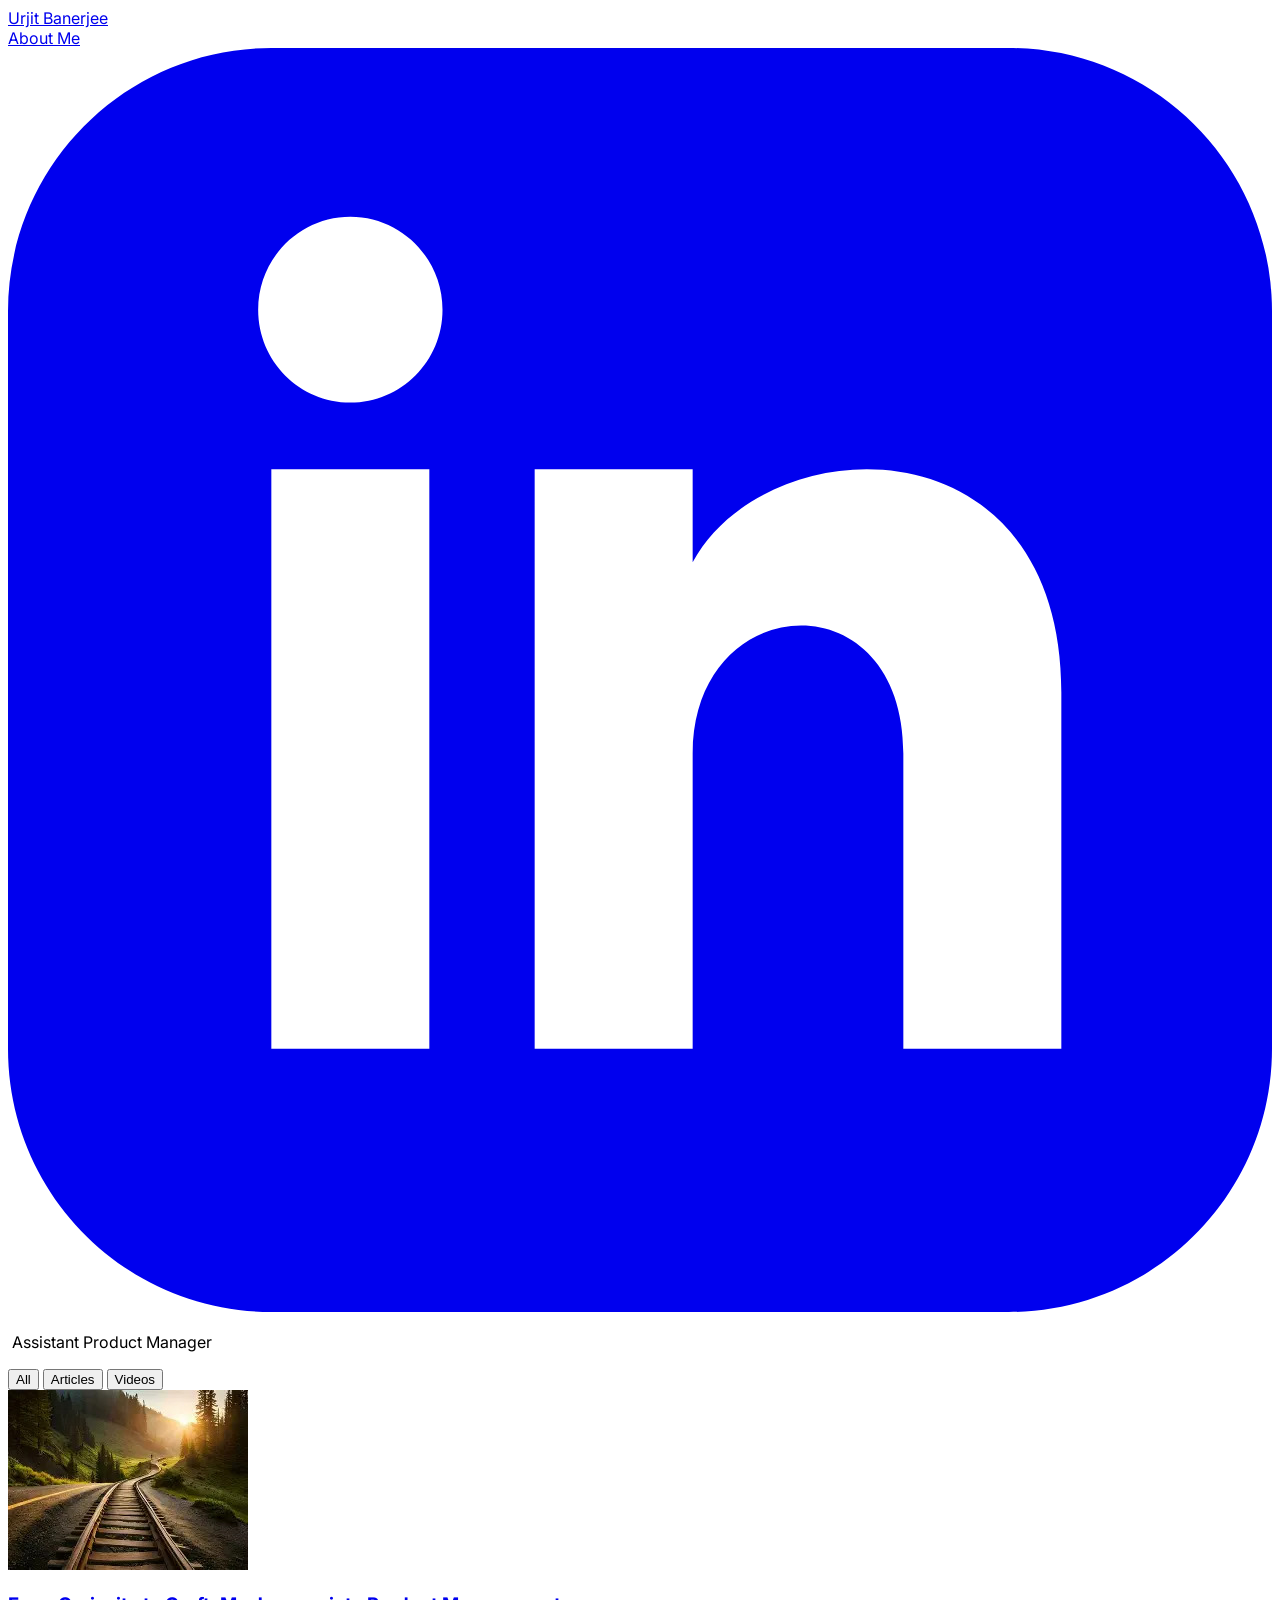
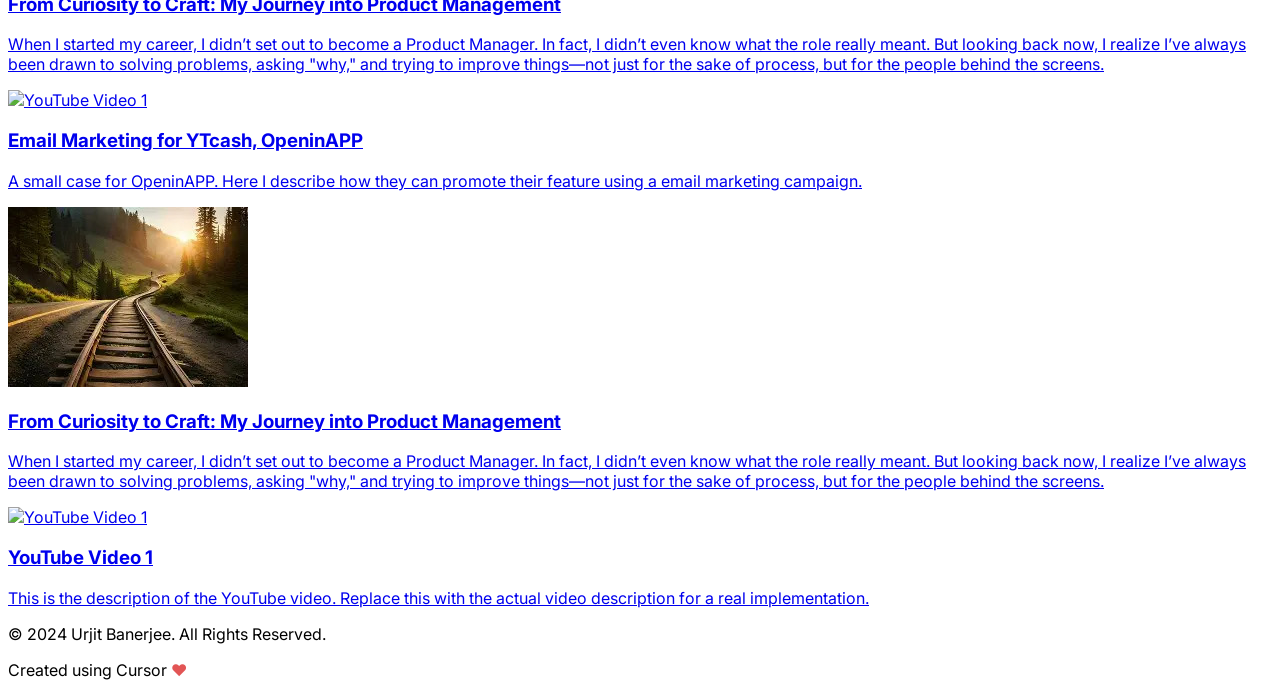
==== index.html @ ce8ad899 "changed color of background top" ====
<!DOCTYPE html>
<html lang="en"><head>
<meta charset="utf-8"/>
<meta content="width=device-width, initial-scale=1.0" name="viewport"/>
<title>Urjit Banerjee</title>
<script src="https://cdn.tailwindcss.com"></script>
<link href="https://fonts.googleapis.com/css2?family=Inter:wght@400;500;600;700&display=swap" rel="stylesheet"/>
<link href="https://fonts.googleapis.com/icon?family=Material+Icons" rel="stylesheet"/>
<style>
        body {
            font-family: 'Inter', sans-serif;
        }
</style>
</head>
<body class="bg-white">
<!-- Header uses light cream background -->
<header class="bg-amber-50 shadow-sm">
<div class="container mx-auto px-6 py-4">
<div class="flex items-center justify-between">
<a href="index.html" class="text-3xl font-bold text-gray-800 hover:text-blue-600 transition-colors">Urjit Banerjee</a>
<nav class="flex items-center space-x-8">
<a class="text-gray-600 hover:text-blue-600 transition-colors cursor-pointer" href="about.html">About Me</a>
<a class="text-blue-600" href="https://www.linkedin.com/in/urjit-banerjee-81210718b/" target="_blank" rel="noopener">
<svg aria-hidden="true" class="w-6 h-6" fill="currentColor" viewBox="0 0 24 24">
<path d="M19 0h-14c-2.761 0-5 2.239-5 5v14c0 2.761 2.239 5 5 5h14c2.762 0 5-2.239 5-5v-14c0-2.761-2.238-5-5-5zm-11 19h-3v-11h3v11zm-1.5-12.268c-.966 0-1.75-.79-1.75-1.764s.784-1.764 1.75-1.764 1.75.79 1.75 1.764-.783 1.764-1.75 1.764zm13.5 12.268h-3v-5.604c0-3.368-4-3.113-4 0v5.604h-3v-11h3v1.765c1.396-2.586 7-2.777 7 2.476v6.759z"></path>
</svg>
</a>
</nav>
</div>
<p class="mt-2 text-left text-gray-600 text-base max-w-md ml-0 truncate" style="margin-left:0.25rem;">
Assistant Product Manager
</p>
</div>
</header>
<main class="container mx-auto px-6 py-12">
<div class="flex justify-center mb-12">
<div class="flex space-x-4">
<button class="tab-btn px-6 py-2 bg-blue-600 text-white rounded-full font-semibold shadow-md hover:bg-blue-700 transition-colors" data-tab="all">All</button>
<button class="tab-btn px-6 py-2 bg-white text-gray-700 rounded-full font-semibold border border-gray-300 hover:bg-gray-100 transition-colors" data-tab="articles">Articles</button>
<button class="tab-btn px-6 py-2 bg-white text-gray-700 rounded-full font-semibold border border-gray-300 hover:bg-gray-100 transition-colors" data-tab="videos">Videos</button>
</div>
</div>
<div id="cards-grid" class="grid grid-cols-1 sm:grid-cols-2 lg:grid-cols-3 xl:grid-cols-4 gap-8">
<!-- Real Article Card -->
<a href="article1.html" class="card bg-white rounded-xl shadow-lg overflow-hidden transform hover:scale-105 transition-transform duration-300 block" data-type="article">
<img alt="From Curiosity to Craft: My Journey into Product Management" class="w-full h-48 object-cover bg-gray-200" src="article1-thumbnail.jpg"/>
<div class="p-6">
<h3 class="text-xl font-bold text-gray-800 mb-2">From Curiosity to Craft: My Journey into Product Management</h3>
<p class="text-gray-600 text-sm line-clamp-4">When I started my career, I didn’t set out to become a Product Manager. In fact, I didn’t even know what the role really meant. But looking back now, I realize I’ve always been drawn to solving problems, asking "why," and trying to improve things—not just for the sake of process, but for the people behind the screens.</p>
</div>
</a>
<!-- Real Video Card -->
<a href="video1.html" class="card bg-white rounded-xl shadow-lg overflow-hidden transform hover:scale-105 transition-transform duration-300 block" data-type="video">
  <img alt="YouTube Video 1" class="w-full h-48 object-cover bg-gray-200" src="https://img.youtube.com/vi/h3huwDADk1M/hqdefault.jpg"/>
  <div class="p-6">
    <h3 class="text-xl font-bold text-gray-800 mb-2"> Email Marketing for YTcash, OpeninAPP</h3>
    <p class="text-gray-600 text-sm line-clamp-4">A small case for OpeninAPP. Here I describe how they can promote their feature using a email marketing campaign.</p>
  </div>
</a>
</div>
<!-- Articles tab content -->
<div id="articles-tab-content" class="hidden grid grid-cols-1 sm:grid-cols-2 lg:grid-cols-3 xl:grid-cols-4 gap-8">
<a href="article1.html" class="card bg-white rounded-xl shadow-lg overflow-hidden transform hover:scale-105 transition-transform duration-300 block" data-type="article">
<img alt="From Curiosity to Craft: My Journey into Product Management" class="w-full h-48 object-cover bg-gray-200" src="article1-thumbnail.jpg"/>
<div class="p-6">
<h3 class="text-xl font-bold text-gray-800 mb-2">From Curiosity to Craft: My Journey into Product Management</h3>
<p class="text-gray-600 text-sm line-clamp-4">When I started my career, I didn’t set out to become a Product Manager. In fact, I didn’t even know what the role really meant. But looking back now, I realize I’ve always been drawn to solving problems, asking "why," and trying to improve things—not just for the sake of process, but for the people behind the screens.</p>
</div>
</a>
</div>
<!-- Videos tab content -->
<div id="videos-tab-content" class="hidden grid grid-cols-1 sm:grid-cols-2 lg:grid-cols-3 xl:grid-cols-4 gap-8">
<a href="video1.html" class="card bg-white rounded-xl shadow-lg overflow-hidden transform hover:scale-105 transition-transform duration-300 block" data-type="video">
  <img alt="YouTube Video 1" class="w-full h-48 object-cover bg-gray-200" src="https://img.youtube.com/vi/h3huwDADk1M/hqdefault.jpg"/>
  <div class="p-6">
    <h3 class="text-xl font-bold text-gray-800 mb-2">YouTube Video 1</h3>
    <p class="text-gray-600 text-sm line-clamp-4">This is the description of the YouTube video. Replace this with the actual video description for a real implementation.</p>
  </div>
</a>
</div>
</main>
<footer class="bg-white mt-12">
<div class="container mx-auto px-6 py-6 text-center text-gray-500">
<p>© 2024 Urjit Banerjee. All Rights Reserved.</p>
<p class="text-xs text-gray-400 mt-1">Created using Cursor <span style='color:#e25555'>&hearts;</span></p>
</div>
</footer>
<script>
// Tab switching functionality
const tabButtons = document.querySelectorAll('.tab-btn');
const cardsGrid = document.getElementById('cards-grid');
const articlesTabContent = document.getElementById('articles-tab-content');
const videosTabContent = document.getElementById('videos-tab-content');

function setActiveTab(tab) {
  tabButtons.forEach(btn => {
    if (btn.dataset.tab === tab) {
      btn.classList.add('bg-blue-600', 'text-white', 'shadow-md');
      btn.classList.remove('bg-white', 'text-gray-700', 'border', 'border-gray-300');
    } else {
      btn.classList.remove('bg-blue-600', 'text-white', 'shadow-md');
      btn.classList.add('bg-white', 'text-gray-700', 'border', 'border-gray-300');
    }
  });
  if (tab === 'all') {
    cardsGrid.classList.remove('hidden');
    articlesTabContent.classList.add('hidden');
    videosTabContent.classList.add('hidden');
  } else if (tab === 'articles') {
    cardsGrid.classList.add('hidden');
    articlesTabContent.classList.remove('hidden');
    videosTabContent.classList.add('hidden');
  } else if (tab === 'videos') {
    cardsGrid.classList.add('hidden');
    articlesTabContent.classList.add('hidden');
    videosTabContent.classList.remove('hidden');
  } else {
    cardsGrid.classList.add('hidden');
    articlesTabContent.classList.add('hidden');
    videosTabContent.classList.add('hidden');
  }
}

tabButtons.forEach(btn => {
  btn.addEventListener('click', () => {
    setActiveTab(btn.dataset.tab);
  });
});
// Set default tab
setActiveTab('all');
</script>
</body></html>
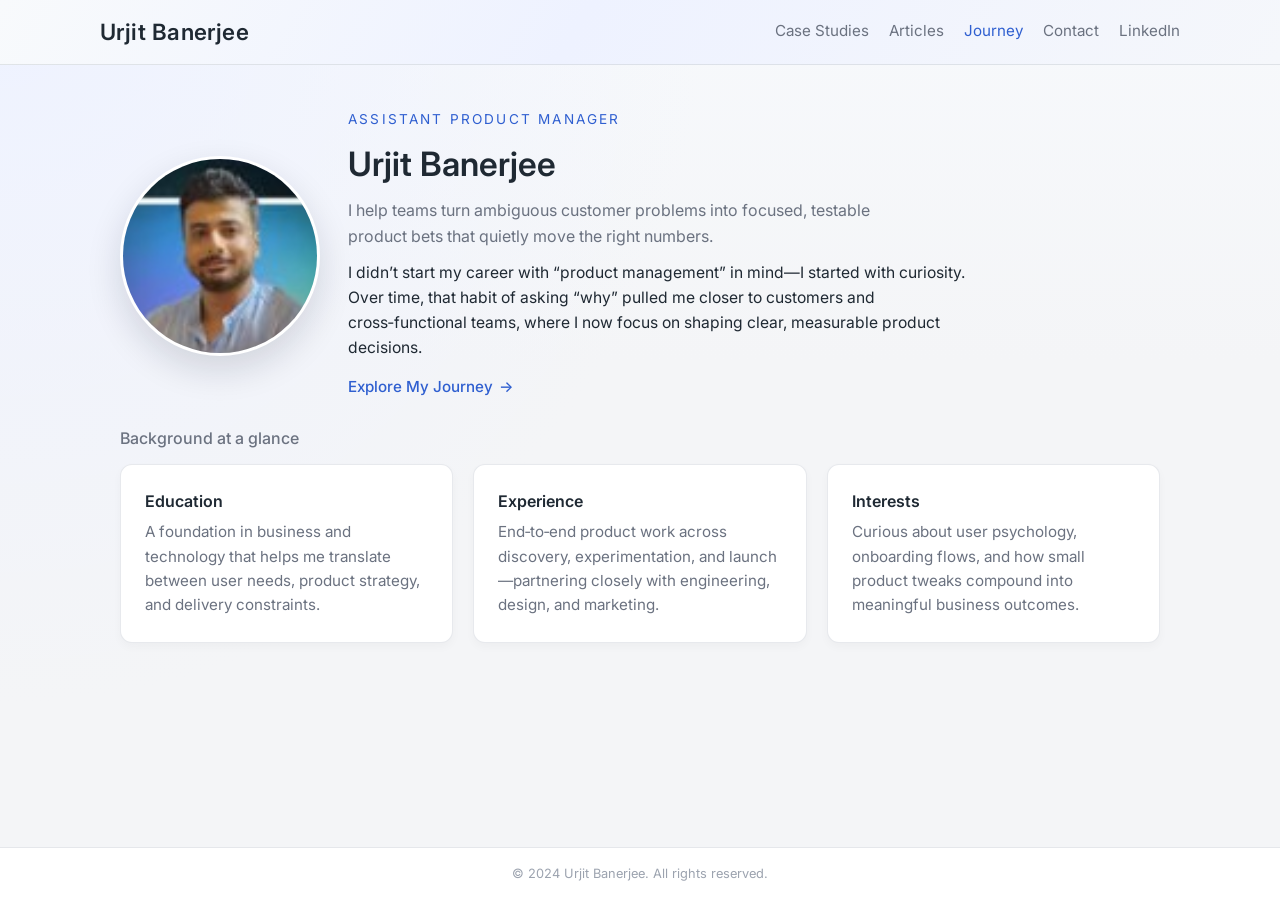
==== commit 29846753: "website new format with hero section for vercel staging" ====
--- a/index.html
+++ b/index.html
@@ -1,132 +1,380 @@
 <!DOCTYPE html>
-<html lang="en"><head>
-<meta charset="utf-8"/>
-<meta content="width=device-width, initial-scale=1.0" name="viewport"/>
-<title>Urjit Banerjee</title>
-<script src="https://cdn.tailwindcss.com"></script>
-<link href="https://fonts.googleapis.com/css2?family=Inter:wght@400;500;600;700&display=swap" rel="stylesheet"/>
-<link href="https://fonts.googleapis.com/icon?family=Material+Icons" rel="stylesheet"/>
-<style>
-        body {
-            font-family: 'Inter', sans-serif;
-        }
-</style>
+<html lang="en">
+<head>
+  <meta charset="utf-8" />
+  <meta name="viewport" content="width=device-width, initial-scale=1.0" />
+  <title>Urjit Banerjee</title>
+  <link href="https://fonts.googleapis.com/css2?family=Inter:wght@400;500;600;700&display=swap" rel="stylesheet" />
+  <style>
+    :root {
+      --accent: #2f5fd0;
+      --bg-soft: #f4f5f7;
+      --text-main: #1f2933;
+      --text-muted: #6b7280;
+      --card-bg: #ffffff;
+      --border-subtle: #e5e7eb;
+      --max-width: 1080px;
+    }
+
+    * {
+      box-sizing: border-box;
+    }
+
+    body {
+      margin: 0;
+      padding: 0;
+      font-family: 'Inter', system-ui, -apple-system, BlinkMacSystemFont, 'Segoe UI', sans-serif;
+      background:
+        radial-gradient(circle at 0% 0%, #eef2ff 0%, rgba(238, 242, 255, 0.0) 45%),
+        linear-gradient(180deg, #f7f9fc 0%, #f4f5f7 40%, #f4f5f7 100%);
+      color: var(--text-main);
+      line-height: 1.6;
+    }
+
+    a {
+      color: inherit;
+      text-decoration: none;
+    }
+
+    .page-wrapper {
+      min-height: 100vh;
+      display: flex;
+      flex-direction: column;
+    }
+
+    .container {
+      width: 100%;
+      max-width: var(--max-width);
+      margin: 0 auto;
+      padding: 0 20px;
+    }
+
+    /* Sticky minimalist navigation */
+    .site-header {
+      position: sticky;
+      top: 0;
+      z-index: 50;
+      background: linear-gradient(120deg, #f8fafc 0%, #eef2ff 45%, #f5f7fb 100%);
+      backdrop-filter: blur(8px);
+      border-bottom: 1px solid rgba(209, 213, 219, 0.6);
+    }
+
+    .header-inner {
+      display: flex;
+      align-items: center;
+      justify-content: space-between;
+      padding: 14px 0;
+    }
+
+    .logo {
+      font-size: 1.4rem;
+      font-weight: 600;
+      letter-spacing: 0.02em;
+    }
+
+    .nav {
+      display: flex;
+      gap: 20px;
+      font-size: 0.95rem;
+    }
+
+    .nav-link {
+      position: relative;
+      padding-bottom: 2px;
+      color: var(--text-muted);
+      transition: color 0.2s ease;
+    }
+
+    .nav-link::after {
+      content: "";
+      position: absolute;
+      left: 0;
+      bottom: 0;
+      width: 0;
+      height: 1px;
+      background: var(--accent);
+      transition: width 0.2s ease;
+    }
+
+    .nav-link:hover {
+      color: var(--text-main);
+    }
+
+    .nav-link:hover::after {
+      width: 100%;
+    }
+
+    .nav-link--primary {
+      color: var(--accent);
+    }
+
+    /* Main layout */
+    .main {
+      flex: 1;
+      padding: 0 0 48px;
+    }
+
+    /* Hero section */
+    .hero {
+      padding-top: 44px;
+      padding-bottom: 24px;
+    }
+
+    .hero-inner {
+      display: flex;
+      align-items: center;
+      gap: 28px;
+    }
+
+    .profile-photo-wrapper {
+      flex-shrink: 0;
+    }
+
+    .profile-photo {
+      width: 200px;
+      height: 200px;
+      border-radius: 50%;
+      object-fit: cover;
+      box-shadow: 0 14px 35px rgba(15, 23, 42, 0.14);
+      border: 3px solid #ffffff;
+      background: #e5e7eb;
+      display: block;
+    }
+
+    .hero-text {
+      flex: 1;
+    }
+
+    .hero-eyebrow {
+      font-size: 0.85rem;
+      text-transform: uppercase;
+      letter-spacing: 0.16em;
+      color: var(--accent);
+      margin-bottom: 6px;
+    }
+
+    .hero-title {
+      font-size: 2.1rem;
+      font-weight: 600;
+      margin: 0 0 8px;
+    }
+
+    .hero-subtitle {
+      font-size: 1rem;
+      color: var(--text-muted);
+      max-width: 34rem;
+      margin: 0 0 10px;
+    }
+
+    .hero-story {
+      font-size: 0.98rem;
+      color: var(--text-main);
+      max-width: 40rem;
+      margin: 0 0 14px;
+    }
+
+    /* Journey CTA (text-style) */
+    .journey-cta {
+      display: inline-flex;
+      align-items: center;
+      gap: 6px;
+      font-size: 0.95rem;
+      font-weight: 500;
+      color: var(--accent);
+      padding-bottom: 2px;
+      border-bottom: 1px solid transparent;
+      transition: border-color 0.2s ease, transform 0.2s ease;
+    }
+
+    .journey-cta span {
+      transition: transform 0.2s ease;
+    }
+
+    .journey-cta:hover {
+      border-color: rgba(47, 95, 208, 0.35);
+      transform: translateY(-1px);
+    }
+
+    .journey-cta:hover span:last-child {
+      transform: translateX(2px);
+    }
+
+    /* Background info cards */
+    .section-heading {
+      font-size: 1rem;
+      font-weight: 500;
+      color: var(--text-muted);
+      margin: 0 0 12px;
+    }
+
+    .cards-grid {
+      display: grid;
+      grid-template-columns: repeat(3, 1fr);
+      gap: 20px;
+    }
+
+    .info-card {
+      display: block;
+      background: var(--card-bg);
+      border-radius: 12px;
+      padding: 24px;
+      border: 1px solid rgba(229, 231, 235, 0.9);
+      box-shadow: 0 4px 10px rgba(15, 23, 42, 0.03);
+      transition: box-shadow 0.18s ease, transform 0.18s ease, border-color 0.18s ease;
+    }
+
+    .info-card:hover {
+      transform: translateY(-4px);
+      box-shadow: 0 14px 35px rgba(15, 23, 42, 0.10);
+      border-color: rgba(47, 95, 208, 0.18);
+    }
+
+    .info-card-title {
+      font-size: 1rem;
+      font-weight: 600;
+      margin: 0 0 6px;
+    }
+
+    .info-card-text {
+      font-size: 0.95rem;
+      color: var(--text-muted);
+      margin: 0;
+    }
+
+    /* Footer */
+    .site-footer {
+      border-top: 1px solid var(--border-subtle);
+      background: #ffffff;
+    }
+
+    .footer-inner {
+      padding: 16px 0;
+      text-align: center;
+      font-size: 0.8rem;
+      color: #9ca3af;
+    }
+
+    /* Responsive */
+    @media (max-width: 900px) {
+      .hero-inner {
+        flex-direction: column;
+        align-items: flex-start;
+      }
+
+      .hero-text {
+        width: 100%;
+      }
+    }
+
+    @media (max-width: 720px) {
+      .header-inner {
+        flex-direction: column;
+        align-items: flex-start;
+        gap: 10px;
+      }
+
+      .nav {
+        flex-wrap: wrap;
+        row-gap: 6px;
+      }
+
+      .hero {
+        padding-top: 44px;
+        padding-bottom: 24px;
+      }
+
+      .hero-title {
+        font-size: 1.6rem;
+      }
+
+      .cards-grid {
+        grid-template-columns: 1fr;
+      }
+
+      .profile-photo {
+        width: 160px;
+        height: 160px;
+      }
+    }
+  </style>
 </head>
-<body class="bg-white">
-<!-- Header uses light cream background -->
-<header class="bg-amber-50 shadow-sm">
-<div class="container mx-auto px-6 py-4">
-<div class="flex items-center justify-between">
-<a href="index.html" class="text-3xl font-bold text-gray-800 hover:text-blue-600 transition-colors">Urjit Banerjee</a>
-<nav class="flex items-center space-x-8">
-<a class="text-gray-600 hover:text-blue-600 transition-colors cursor-pointer" href="about.html">About Me</a>
-<a class="text-blue-600" href="https://www.linkedin.com/in/urjit-banerjee-81210718b/" target="_blank" rel="noopener">
-<svg aria-hidden="true" class="w-6 h-6" fill="currentColor" viewBox="0 0 24 24">
-<path d="M19 0h-14c-2.761 0-5 2.239-5 5v14c0 2.761 2.239 5 5 5h14c2.762 0 5-2.239 5-5v-14c0-2.761-2.238-5-5-5zm-11 19h-3v-11h3v11zm-1.5-12.268c-.966 0-1.75-.79-1.75-1.764s.784-1.764 1.75-1.764 1.75.79 1.75 1.764-.783 1.764-1.75 1.764zm13.5 12.268h-3v-5.604c0-3.368-4-3.113-4 0v5.604h-3v-11h3v1.765c1.396-2.586 7-2.777 7 2.476v6.759z"></path>
-</svg>
-</a>
-</nav>
-</div>
-<p class="mt-2 text-left text-gray-600 text-base max-w-md ml-0 truncate" style="margin-left:0.25rem;">
-Assistant Product Manager
-</p>
-</div>
-</header>
-<main class="container mx-auto px-6 py-12">
-<div class="flex justify-center mb-12">
-<div class="flex space-x-4">
-<button class="tab-btn px-6 py-2 bg-blue-600 text-white rounded-full font-semibold shadow-md hover:bg-blue-700 transition-colors" data-tab="all">All</button>
-<button class="tab-btn px-6 py-2 bg-white text-gray-700 rounded-full font-semibold border border-gray-300 hover:bg-gray-100 transition-colors" data-tab="articles">Articles</button>
-<button class="tab-btn px-6 py-2 bg-white text-gray-700 rounded-full font-semibold border border-gray-300 hover:bg-gray-100 transition-colors" data-tab="videos">Videos</button>
-</div>
-</div>
-<div id="cards-grid" class="grid grid-cols-1 sm:grid-cols-2 lg:grid-cols-3 xl:grid-cols-4 gap-8">
-<!-- Real Article Card -->
-<a href="article1.html" class="card bg-white rounded-xl shadow-lg overflow-hidden transform hover:scale-105 transition-transform duration-300 block" data-type="article">
-<img alt="From Curiosity to Craft: My Journey into Product Management" class="w-full h-48 object-cover bg-gray-200" src="article1-thumbnail.jpg"/>
-<div class="p-6">
-<h3 class="text-xl font-bold text-gray-800 mb-2">From Curiosity to Craft: My Journey into Product Management</h3>
-<p class="text-gray-600 text-sm line-clamp-4">When I started my career, I didn’t set out to become a Product Manager. In fact, I didn’t even know what the role really meant. But looking back now, I realize I’ve always been drawn to solving problems, asking "why," and trying to improve things—not just for the sake of process, but for the people behind the screens.</p>
-</div>
-</a>
-<!-- Real Video Card -->
-<a href="video1.html" class="card bg-white rounded-xl shadow-lg overflow-hidden transform hover:scale-105 transition-transform duration-300 block" data-type="video">
-  <img alt="YouTube Video 1" class="w-full h-48 object-cover bg-gray-200" src="https://img.youtube.com/vi/h3huwDADk1M/hqdefault.jpg"/>
-  <div class="p-6">
-    <h3 class="text-xl font-bold text-gray-800 mb-2"> Email Marketing for YTcash, OpeninAPP</h3>
-    <p class="text-gray-600 text-sm line-clamp-4">A small case for OpeninAPP. Here I describe how they can promote their feature using a email marketing campaign.</p>
+<body>
+  <div class="page-wrapper">
+    <!-- Sticky minimalist navigation -->
+    <header class="site-header">
+      <div class="container header-inner">
+        <div class="logo">Urjit Banerjee</div>
+        <nav class="nav">
+          <a href="case-studies.html" class="nav-link">Case Studies</a>
+          <a href="articles.html" class="nav-link">Articles</a>
+          <a href="journey.html" class="nav-link nav-link--primary">Journey</a>
+          <a href="contact.html" class="nav-link">Contact</a>
+          <a href="https://www.linkedin.com/in/urjit-banerjee-81210718b/" class="nav-link" target="_blank" rel="noopener">
+            LinkedIn
+          </a>
+        </nav>
+      </div>
+    </header>
+
+    <main class="main">
+      <div class="container">
+        <!-- Hero: story-based about section -->
+        <section class="hero">
+          <div class="hero-inner">
+            <div class="profile-photo-wrapper">
+              <img src="Profile.jpg" alt="Portrait of Urjit Banerjee" class="profile-photo" />
+            </div>
+            <div class="hero-text">
+              <div class="hero-eyebrow">Assistant Product Manager</div>
+              <h1 class="hero-title">Urjit Banerjee</h1>
+              <p class="hero-subtitle">
+                I help teams turn ambiguous customer problems into focused, testable product bets that quietly move the right numbers.
+              </p>
+              <p class="hero-story">
+                I didn’t start my career with “product management” in mind—I started with curiosity. Over time, that habit of asking “why” pulled me closer to customers and cross‑functional teams, where I now focus on shaping clear, measurable product decisions.
+              </p>
+              <a href="journey.html" class="journey-cta">
+                <span>Explore My Journey</span>
+                <span>→</span>
+              </a>
+            </div>
+          </div>
+        </section>
+
+        <!-- Background information cards -->
+        <section aria-labelledby="background-section">
+          <h2 id="background-section" class="section-heading">Background at a glance</h2>
+          <div class="cards-grid">
+            <a href="about.html#education" class="info-card">
+              <h3 class="info-card-title">Education</h3>
+              <p class="info-card-text">
+                A foundation in business and technology that helps me translate between user needs, product strategy, and delivery constraints.
+              </p>
+            </a>
+
+            <a href="about.html#experience" class="info-card">
+              <h3 class="info-card-title">Experience</h3>
+              <p class="info-card-text">
+                End‑to‑end product work across discovery, experimentation, and launch—partnering closely with engineering, design, and marketing.
+              </p>
+            </a>
+
+            <a href="about.html#interests" class="info-card">
+              <h3 class="info-card-title">Interests</h3>
+              <p class="info-card-text">
+                Curious about user psychology, onboarding flows, and how small product tweaks compound into meaningful business outcomes.
+              </p>
+            </a>
+          </div>
+        </section>
+      </div>
+    </main>
+
+    <footer class="site-footer">
+      <div class="container footer-inner">
+        <div>© 2024 Urjit Banerjee. All rights reserved.</div>
+      </div>
+    </footer>
   </div>
-</a>
-</div>
-<!-- Articles tab content -->
-<div id="articles-tab-content" class="hidden grid grid-cols-1 sm:grid-cols-2 lg:grid-cols-3 xl:grid-cols-4 gap-8">
-<a href="article1.html" class="card bg-white rounded-xl shadow-lg overflow-hidden transform hover:scale-105 transition-transform duration-300 block" data-type="article">
-<img alt="From Curiosity to Craft: My Journey into Product Management" class="w-full h-48 object-cover bg-gray-200" src="article1-thumbnail.jpg"/>
-<div class="p-6">
-<h3 class="text-xl font-bold text-gray-800 mb-2">From Curiosity to Craft: My Journey into Product Management</h3>
-<p class="text-gray-600 text-sm line-clamp-4">When I started my career, I didn’t set out to become a Product Manager. In fact, I didn’t even know what the role really meant. But looking back now, I realize I’ve always been drawn to solving problems, asking "why," and trying to improve things—not just for the sake of process, but for the people behind the screens.</p>
-</div>
-</a>
-</div>
-<!-- Videos tab content -->
-<div id="videos-tab-content" class="hidden grid grid-cols-1 sm:grid-cols-2 lg:grid-cols-3 xl:grid-cols-4 gap-8">
-<a href="video1.html" class="card bg-white rounded-xl shadow-lg overflow-hidden transform hover:scale-105 transition-transform duration-300 block" data-type="video">
-  <img alt="YouTube Video 1" class="w-full h-48 object-cover bg-gray-200" src="https://img.youtube.com/vi/h3huwDADk1M/hqdefault.jpg"/>
-  <div class="p-6">
-    <h3 class="text-xl font-bold text-gray-800 mb-2">YouTube Video 1</h3>
-    <p class="text-gray-600 text-sm line-clamp-4">This is the description of the YouTube video. Replace this with the actual video description for a real implementation.</p>
-  </div>
-</a>
-</div>
-</main>
-<footer class="bg-white mt-12">
-<div class="container mx-auto px-6 py-6 text-center text-gray-500">
-<p>© 2024 Urjit Banerjee. All Rights Reserved.</p>
-<p class="text-xs text-gray-400 mt-1">Created using Cursor <span style='color:#e25555'>&hearts;</span></p>
-</div>
-</footer>
-<script>
-// Tab switching functionality
-const tabButtons = document.querySelectorAll('.tab-btn');
-const cardsGrid = document.getElementById('cards-grid');
-const articlesTabContent = document.getElementById('articles-tab-content');
-const videosTabContent = document.getElementById('videos-tab-content');
-
-function setActiveTab(tab) {
-  tabButtons.forEach(btn => {
-    if (btn.dataset.tab === tab) {
-      btn.classList.add('bg-blue-600', 'text-white', 'shadow-md');
-      btn.classList.remove('bg-white', 'text-gray-700', 'border', 'border-gray-300');
-    } else {
-      btn.classList.remove('bg-blue-600', 'text-white', 'shadow-md');
-      btn.classList.add('bg-white', 'text-gray-700', 'border', 'border-gray-300');
-    }
-  });
-  if (tab === 'all') {
-    cardsGrid.classList.remove('hidden');
-    articlesTabContent.classList.add('hidden');
-    videosTabContent.classList.add('hidden');
-  } else if (tab === 'articles') {
-    cardsGrid.classList.add('hidden');
-    articlesTabContent.classList.remove('hidden');
-    videosTabContent.classList.add('hidden');
-  } else if (tab === 'videos') {
-    cardsGrid.classList.add('hidden');
-    articlesTabContent.classList.add('hidden');
-    videosTabContent.classList.remove('hidden');
-  } else {
-    cardsGrid.classList.add('hidden');
-    articlesTabContent.classList.add('hidden');
-    videosTabContent.classList.add('hidden');
-  }
-}
-
-tabButtons.forEach(btn => {
-  btn.addEventListener('click', () => {
-    setActiveTab(btn.dataset.tab);
-  });
-});
-// Set default tab
-setActiveTab('all');
-</script>
-</body></html> +</body>
+</html>
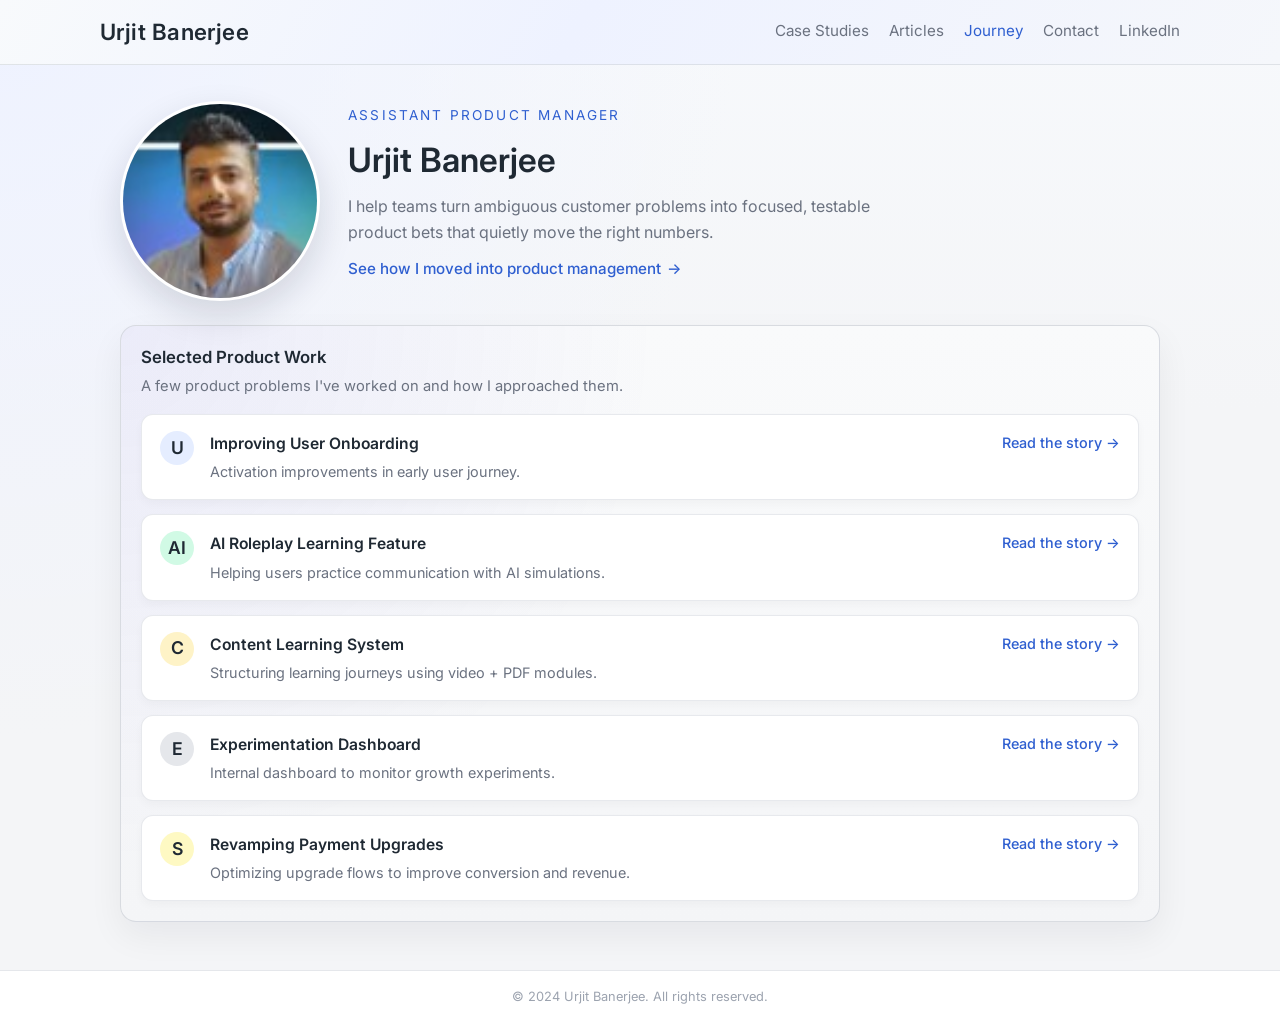
==== commit b31384ed: "home redesign" ====
--- a/index.html
+++ b/index.html
@@ -116,13 +116,13 @@
 
     /* Hero section */
     .hero {
-      padding-top: 44px;
-      padding-bottom: 24px;
+      padding-top: 36px;
+      padding-bottom: 16px;
     }
 
     .hero-inner {
       display: flex;
-      align-items: center;
+      align-items: flex-start;
       gap: 28px;
     }
 
@@ -143,6 +143,7 @@
 
     .hero-text {
       flex: 1;
+      margin-top: 4px;
     }
 
     .hero-eyebrow {
@@ -164,13 +165,6 @@
       color: var(--text-muted);
       max-width: 34rem;
       margin: 0 0 10px;
-    }
-
-    .hero-story {
-      font-size: 0.98rem;
-      color: var(--text-main);
-      max-width: 40rem;
-      margin: 0 0 14px;
     }
 
     /* Journey CTA (text-style) */
@@ -199,12 +193,137 @@
       transform: translateX(2px);
     }
 
-    /* Background info cards */
+    /* Selected product work + background info cards */
     .section-heading {
-      font-size: 1rem;
+      font-size: 1.05rem;
+      font-weight: 600;
+      color: var(--text-main);
+      margin: 0 0 4px;
+    }
+
+    .work-section {
+      margin-top: 8px;
+      padding: 18px 20px 20px;
+      border-radius: 16px;
+      background:
+        radial-gradient(circle at 0% 0%, rgba(79, 70, 229, 0.08) 0%, rgba(79, 70, 229, 0) 45%),
+        linear-gradient(180deg, #f9fafb 0%, #f4f5f7 100%);
+      border: 1px solid rgba(209, 213, 219, 0.8);
+      box-shadow: 0 14px 35px rgba(15, 23, 42, 0.06);
+    }
+
+    .work-section-subtitle {
+      font-size: 0.92rem;
+      color: var(--text-muted);
+      margin: 2px 0 16px;
+    }
+
+    .work-list {
+      display: flex;
+      flex-direction: column;
+      gap: 14px;
+      margin-top: 4px;
+    }
+
+    .work-item {
+      display: flex;
+      align-items: flex-start;
+      justify-content: space-between;
+      gap: 16px;
+      padding: 16px 18px;
+      border-radius: 12px;
+      background: var(--card-bg);
+      border: 1px solid rgba(229, 231, 235, 0.9);
+      box-shadow: 0 4px 10px rgba(15, 23, 42, 0.03);
+      transition:
+        box-shadow 0.18s ease,
+        transform 0.18s ease,
+        border-color 0.18s ease,
+        background 0.18s ease;
+    }
+
+    .work-item:hover {
+      transform: translateY(-2px);
+      box-shadow: 0 10px 24px rgba(15, 23, 42, 0.08);
+    }
+
+    .work-item-icon {
+      flex-shrink: 0;
+      width: 34px;
+      height: 34px;
+      border-radius: 999px;
+      display: flex;
+      align-items: center;
+      justify-content: center;
+      font-size: 1.1rem;
+      font-weight: 600;
+      color: #1f2933;
+      background: #e5edff;
+    }
+
+    .work-item-icon--teal {
+      background: #d1fae5;
+    }
+
+    .work-item-icon--amber {
+      background: #fef3c7;
+    }
+
+    .work-item-icon--slate {
+      background: #e5e7eb;
+    }
+
+    .work-item-icon--gold {
+      background: #fef9c3;
+    }
+
+    .work-item-main {
+      flex: 1;
+    }
+
+    .work-item-title {
+      font-size: 0.98rem;
+      font-weight: 600;
+      margin: 0 0 4px;
+    }
+
+    .work-item-text {
+      margin: 0;
+      font-size: 0.9rem;
+      color: var(--text-muted);
+    }
+
+    .work-item-cta {
+      font-size: 0.9rem;
+      color: var(--accent);
       font-weight: 500;
-      color: var(--text-muted);
-      margin: 0 0 12px;
+      white-space: nowrap;
+    }
+
+    /* Per-tile hover accents matching icon colors */
+    .work-item--blue:hover {
+      border-color: rgba(59, 130, 246, 0.45);
+      background: linear-gradient(120deg, #eff6ff 0%, #e5edff 60%, #ffffff 100%);
+    }
+
+    .work-item--teal:hover {
+      border-color: rgba(16, 185, 129, 0.45);
+      background: linear-gradient(120deg, #ecfdf5 0%, #d1fae5 60%, #ffffff 100%);
+    }
+
+    .work-item--amber:hover {
+      border-color: rgba(245, 158, 11, 0.45);
+      background: linear-gradient(120deg, #fffbeb 0%, #fef3c7 60%, #ffffff 100%);
+    }
+
+    .work-item--slate:hover {
+      border-color: rgba(107, 114, 128, 0.45);
+      background: linear-gradient(120deg, #f9fafb 0%, #e5e7eb 60%, #ffffff 100%);
+    }
+
+    .work-item--gold:hover {
+      border-color: rgba(234, 179, 8, 0.45);
+      background: linear-gradient(120deg, #fefce8 0%, #fef9c3 60%, #ffffff 100%);
     }
 
     .cards-grid {
@@ -295,6 +414,14 @@
         width: 160px;
         height: 160px;
       }
+
+      .work-section {
+        padding: 16px 14px 18px;
+      }
+
+      .work-item {
+        align-items: flex-start;
+      }
     }
   </style>
 </head>
@@ -303,7 +430,7 @@
     <!-- Sticky minimalist navigation -->
     <header class="site-header">
       <div class="container header-inner">
-        <div class="logo">Urjit Banerjee</div>
+        <a href="index.html" class="logo">Urjit Banerjee</a>
         <nav class="nav">
           <a href="case-studies.html" class="nav-link">Case Studies</a>
           <a href="articles.html" class="nav-link">Articles</a>
@@ -318,7 +445,7 @@
 
     <main class="main">
       <div class="container">
-        <!-- Hero: story-based about section -->
+        <!-- Hero -->
         <section class="hero">
           <div class="hero-inner">
             <div class="profile-photo-wrapper">
@@ -330,40 +457,64 @@
               <p class="hero-subtitle">
                 I help teams turn ambiguous customer problems into focused, testable product bets that quietly move the right numbers.
               </p>
-              <p class="hero-story">
-                I didn’t start my career with “product management” in mind—I started with curiosity. Over time, that habit of asking “why” pulled me closer to customers and cross‑functional teams, where I now focus on shaping clear, measurable product decisions.
-              </p>
               <a href="journey.html" class="journey-cta">
-                <span>Explore My Journey</span>
+                <span>See how I moved into product management</span>
                 <span>→</span>
               </a>
             </div>
           </div>
         </section>
 
-        <!-- Background information cards -->
-        <section aria-labelledby="background-section">
-          <h2 id="background-section" class="section-heading">Background at a glance</h2>
-          <div class="cards-grid">
-            <a href="about.html#education" class="info-card">
-              <h3 class="info-card-title">Education</h3>
-              <p class="info-card-text">
-                A foundation in business and technology that helps me translate between user needs, product strategy, and delivery constraints.
-              </p>
+        <!-- Selected product work -->
+        <section class="work-section" aria-labelledby="work-section">
+          <h2 id="work-section" class="section-heading">Selected Product Work</h2>
+          <p class="work-section-subtitle">
+            A few product problems I&apos;ve worked on and how I approached them.
+          </p>
+          <div class="work-list">
+            <a href="improving-user-onboarding.html" class="work-item work-item--blue">
+              <div class="work-item-icon">U</div>
+              <div class="work-item-main">
+                <h3 class="work-item-title">Improving User Onboarding</h3>
+                <p class="work-item-text">Activation improvements in early user journey.</p>
+              </div>
+              <span class="work-item-cta">Read the story →</span>
             </a>
 
-            <a href="about.html#experience" class="info-card">
-              <h3 class="info-card-title">Experience</h3>
-              <p class="info-card-text">
-                End‑to‑end product work across discovery, experimentation, and launch—partnering closely with engineering, design, and marketing.
-              </p>
+            <a href="ai-roleplay-learning-feature.html" class="work-item work-item--teal">
+              <div class="work-item-icon work-item-icon--teal">AI</div>
+              <div class="work-item-main">
+                <h3 class="work-item-title">AI Roleplay Learning Feature</h3>
+                <p class="work-item-text">Helping users practice communication with AI simulations.</p>
+              </div>
+              <span class="work-item-cta">Read the story →</span>
             </a>
 
-            <a href="about.html#interests" class="info-card">
-              <h3 class="info-card-title">Interests</h3>
-              <p class="info-card-text">
-                Curious about user psychology, onboarding flows, and how small product tweaks compound into meaningful business outcomes.
-              </p>
+            <a href="content-learning-system.html" class="work-item work-item--amber">
+              <div class="work-item-icon work-item-icon--amber">C</div>
+              <div class="work-item-main">
+                <h3 class="work-item-title">Content Learning System</h3>
+                <p class="work-item-text">Structuring learning journeys using video + PDF modules.</p>
+              </div>
+              <span class="work-item-cta">Read the story →</span>
+            </a>
+
+            <a href="experimentation-dashboard.html" class="work-item work-item--slate">
+              <div class="work-item-icon work-item-icon--slate">E</div>
+              <div class="work-item-main">
+                <h3 class="work-item-title">Experimentation Dashboard</h3>
+                <p class="work-item-text">Internal dashboard to monitor growth experiments.</p>
+              </div>
+              <span class="work-item-cta">Read the story →</span>
+            </a>
+
+            <a href="revamping-payment-upgrades.html" class="work-item work-item--gold">
+              <div class="work-item-icon work-item-icon--gold">S</div>
+              <div class="work-item-main">
+                <h3 class="work-item-title">Revamping Payment Upgrades</h3>
+                <p class="work-item-text">Optimizing upgrade flows to improve conversion and revenue.</p>
+              </div>
+              <span class="work-item-cta">Read the story →</span>
             </a>
           </div>
         </section>
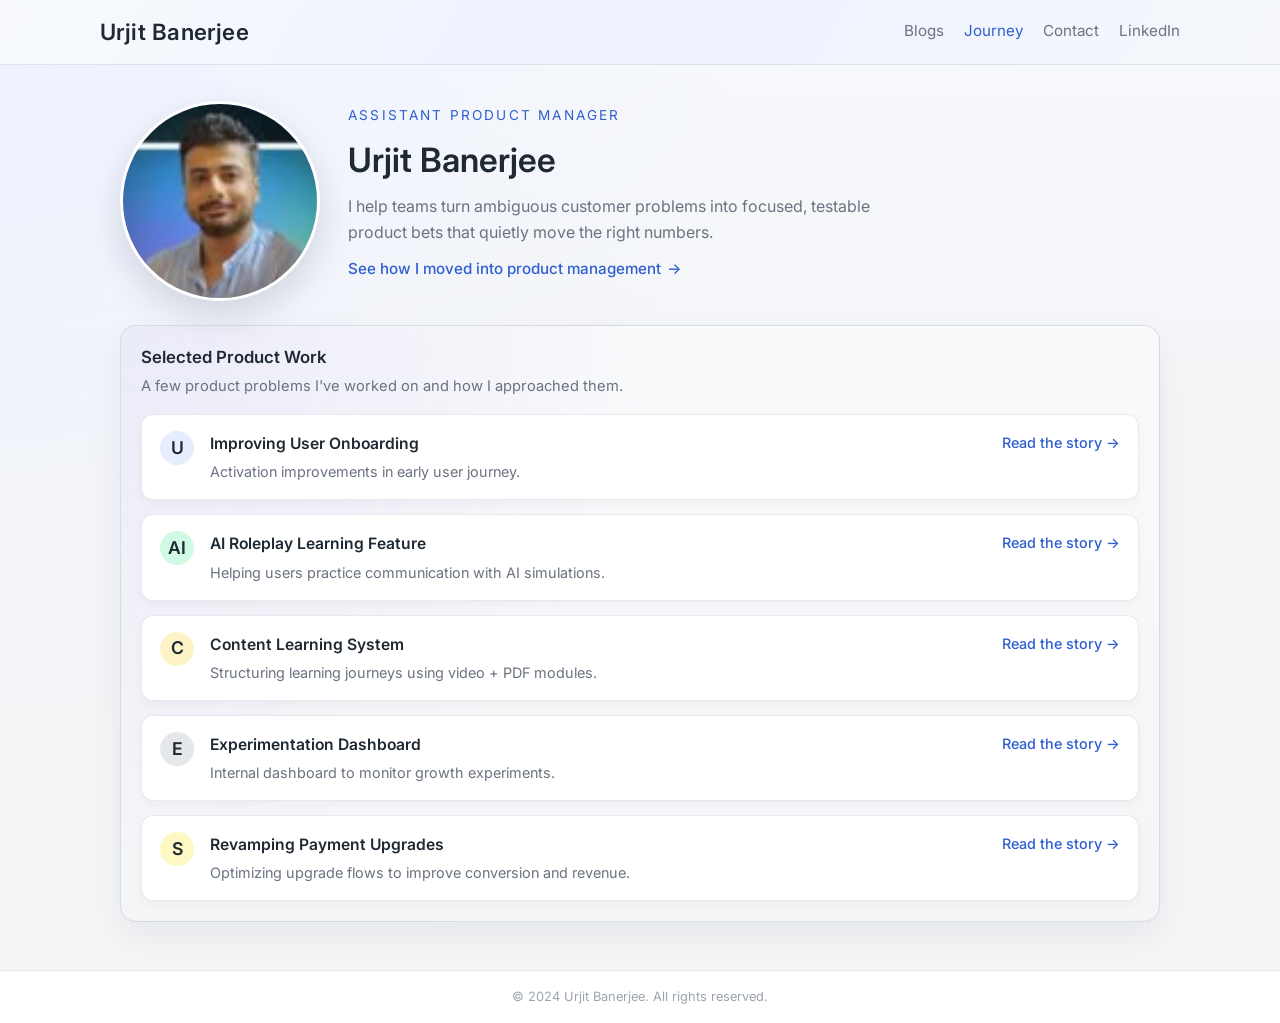
==== commit 99f45e7d: "Chnages of nav bar" ====
--- a/index.html
+++ b/index.html
@@ -432,8 +432,7 @@
       <div class="container header-inner">
         <a href="index.html" class="logo">Urjit Banerjee</a>
         <nav class="nav">
-          <a href="case-studies.html" class="nav-link">Case Studies</a>
-          <a href="articles.html" class="nav-link">Articles</a>
+          <a href="case-studies.html" class="nav-link">Blogs</a>
           <a href="journey.html" class="nav-link nav-link--primary">Journey</a>
           <a href="contact.html" class="nav-link">Contact</a>
           <a href="https://www.linkedin.com/in/urjit-banerjee-81210718b/" class="nav-link" target="_blank" rel="noopener">
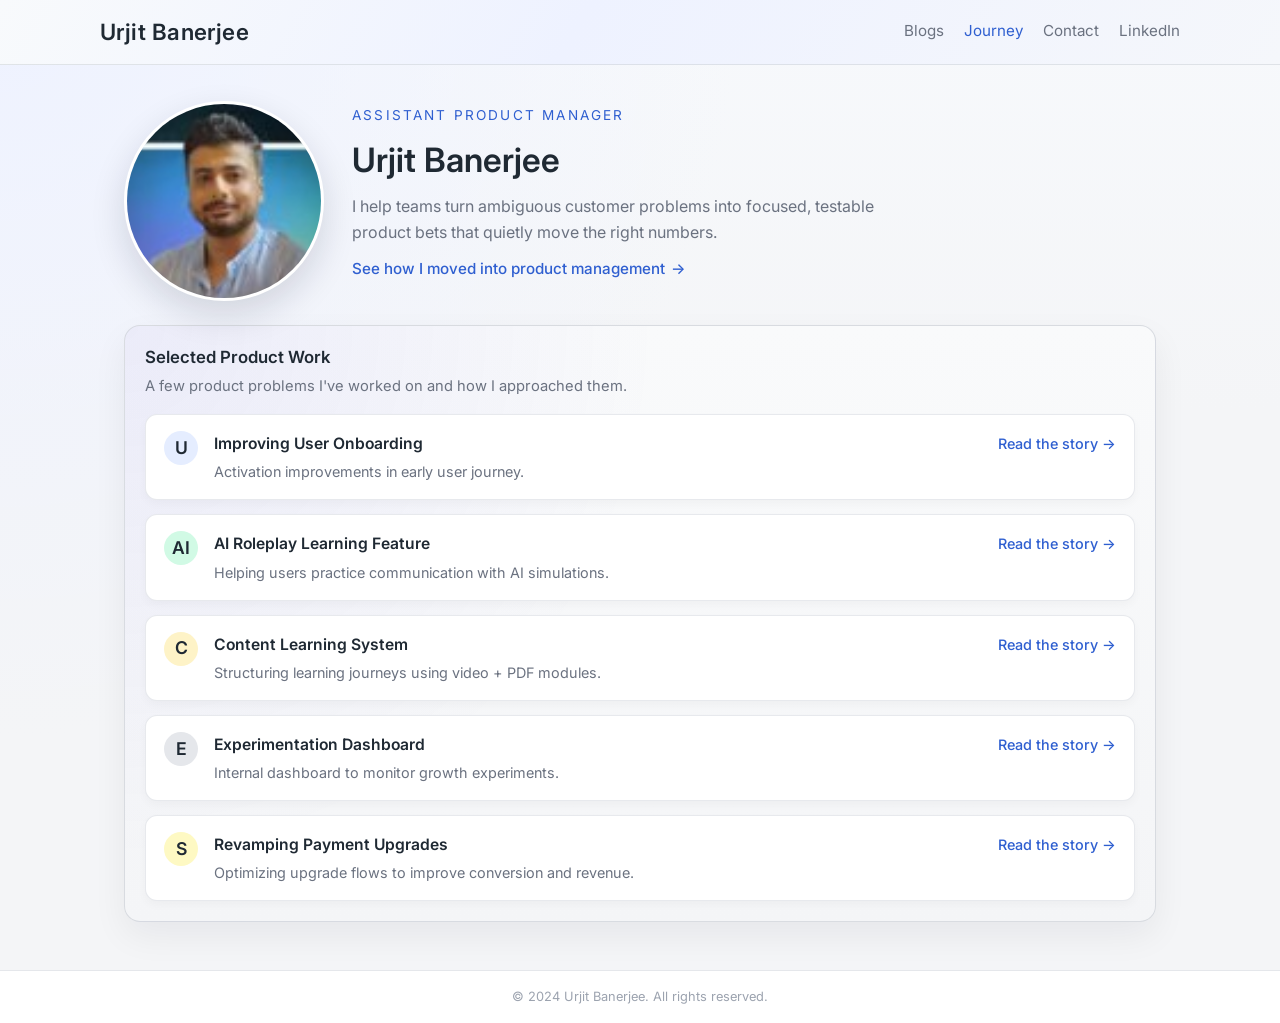
==== commit ae2b194e: "making the website mobile friendly" ====
--- a/index.html
+++ b/index.html
@@ -46,7 +46,7 @@
       width: 100%;
       max-width: var(--max-width);
       margin: 0 auto;
-      padding: 0 20px;
+      padding: 0 24px;
     }
 
     /* Sticky minimalist navigation */
@@ -281,10 +281,19 @@
       flex: 1;
     }
 
+    .work-item-top-row {
+      display: flex;
+      align-items: baseline;
+      justify-content: space-between;
+      gap: 8px;
+    }
+
     .work-item-title {
       font-size: 0.98rem;
       font-weight: 600;
       margin: 0 0 4px;
+      flex: 1;
+      min-width: 0;
     }
 
     .work-item-text {
@@ -389,21 +398,33 @@
       .header-inner {
         flex-direction: column;
         align-items: flex-start;
-        gap: 10px;
+        gap: 6px;
+        padding: 10px 0 10px;
+      }
+
+      .logo {
+        font-size: 1.2rem;
       }
 
       .nav {
-        flex-wrap: wrap;
-        row-gap: 6px;
+        width: 100%;
+        justify-content: flex-end;
+        flex-wrap: nowrap;
+        gap: 12px;
+        font-size: 0.85rem;
       }
 
       .hero {
-        padding-top: 44px;
-        padding-bottom: 24px;
+        padding-top: 36px;
+        padding-bottom: 20px;
       }
 
       .hero-title {
-        font-size: 1.6rem;
+        font-size: 1.5rem;
+      }
+
+      .hero-subtitle {
+        font-size: 0.95rem;
       }
 
       .cards-grid {
@@ -411,16 +432,29 @@
       }
 
       .profile-photo {
-        width: 160px;
-        height: 160px;
+        width: 150px;
+        height: 150px;
       }
 
       .work-section {
-        padding: 16px 14px 18px;
+        padding: 14px 12px 16px;
       }
 
       .work-item {
         align-items: flex-start;
+        padding: 12px 12px;
+      }
+
+      .work-item-top-row {
+        gap: 6px;
+      }
+
+      .work-item-title {
+        font-size: 0.95rem;
+      }
+
+      .work-item-cta {
+        font-size: 0.82rem;
       }
     }
   </style>
@@ -474,46 +508,56 @@
             <a href="improving-user-onboarding.html" class="work-item work-item--blue">
               <div class="work-item-icon">U</div>
               <div class="work-item-main">
-                <h3 class="work-item-title">Improving User Onboarding</h3>
+                <div class="work-item-top-row">
+                  <h3 class="work-item-title">Improving User Onboarding</h3>
+                  <span class="work-item-cta">Read the story →</span>
+                </div>
                 <p class="work-item-text">Activation improvements in early user journey.</p>
               </div>
-              <span class="work-item-cta">Read the story →</span>
             </a>
 
             <a href="ai-roleplay-learning-feature.html" class="work-item work-item--teal">
               <div class="work-item-icon work-item-icon--teal">AI</div>
               <div class="work-item-main">
-                <h3 class="work-item-title">AI Roleplay Learning Feature</h3>
+                <div class="work-item-top-row">
+                  <h3 class="work-item-title">AI Roleplay Learning Feature</h3>
+                  <span class="work-item-cta">Read the story →</span>
+                </div>
                 <p class="work-item-text">Helping users practice communication with AI simulations.</p>
               </div>
-              <span class="work-item-cta">Read the story →</span>
             </a>
 
             <a href="content-learning-system.html" class="work-item work-item--amber">
               <div class="work-item-icon work-item-icon--amber">C</div>
               <div class="work-item-main">
-                <h3 class="work-item-title">Content Learning System</h3>
+                <div class="work-item-top-row">
+                  <h3 class="work-item-title">Content Learning System</h3>
+                  <span class="work-item-cta">Read the story →</span>
+                </div>
                 <p class="work-item-text">Structuring learning journeys using video + PDF modules.</p>
               </div>
-              <span class="work-item-cta">Read the story →</span>
             </a>
 
             <a href="experimentation-dashboard.html" class="work-item work-item--slate">
               <div class="work-item-icon work-item-icon--slate">E</div>
               <div class="work-item-main">
-                <h3 class="work-item-title">Experimentation Dashboard</h3>
+                <div class="work-item-top-row">
+                  <h3 class="work-item-title">Experimentation Dashboard</h3>
+                  <span class="work-item-cta">Read the story →</span>
+                </div>
                 <p class="work-item-text">Internal dashboard to monitor growth experiments.</p>
               </div>
-              <span class="work-item-cta">Read the story →</span>
             </a>
 
             <a href="revamping-payment-upgrades.html" class="work-item work-item--gold">
               <div class="work-item-icon work-item-icon--gold">S</div>
               <div class="work-item-main">
-                <h3 class="work-item-title">Revamping Payment Upgrades</h3>
+                <div class="work-item-top-row">
+                  <h3 class="work-item-title">Revamping Payment Upgrades</h3>
+                  <span class="work-item-cta">Read the story →</span>
+                </div>
                 <p class="work-item-text">Optimizing upgrade flows to improve conversion and revenue.</p>
               </div>
-              <span class="work-item-cta">Read the story →</span>
             </a>
           </div>
         </section>
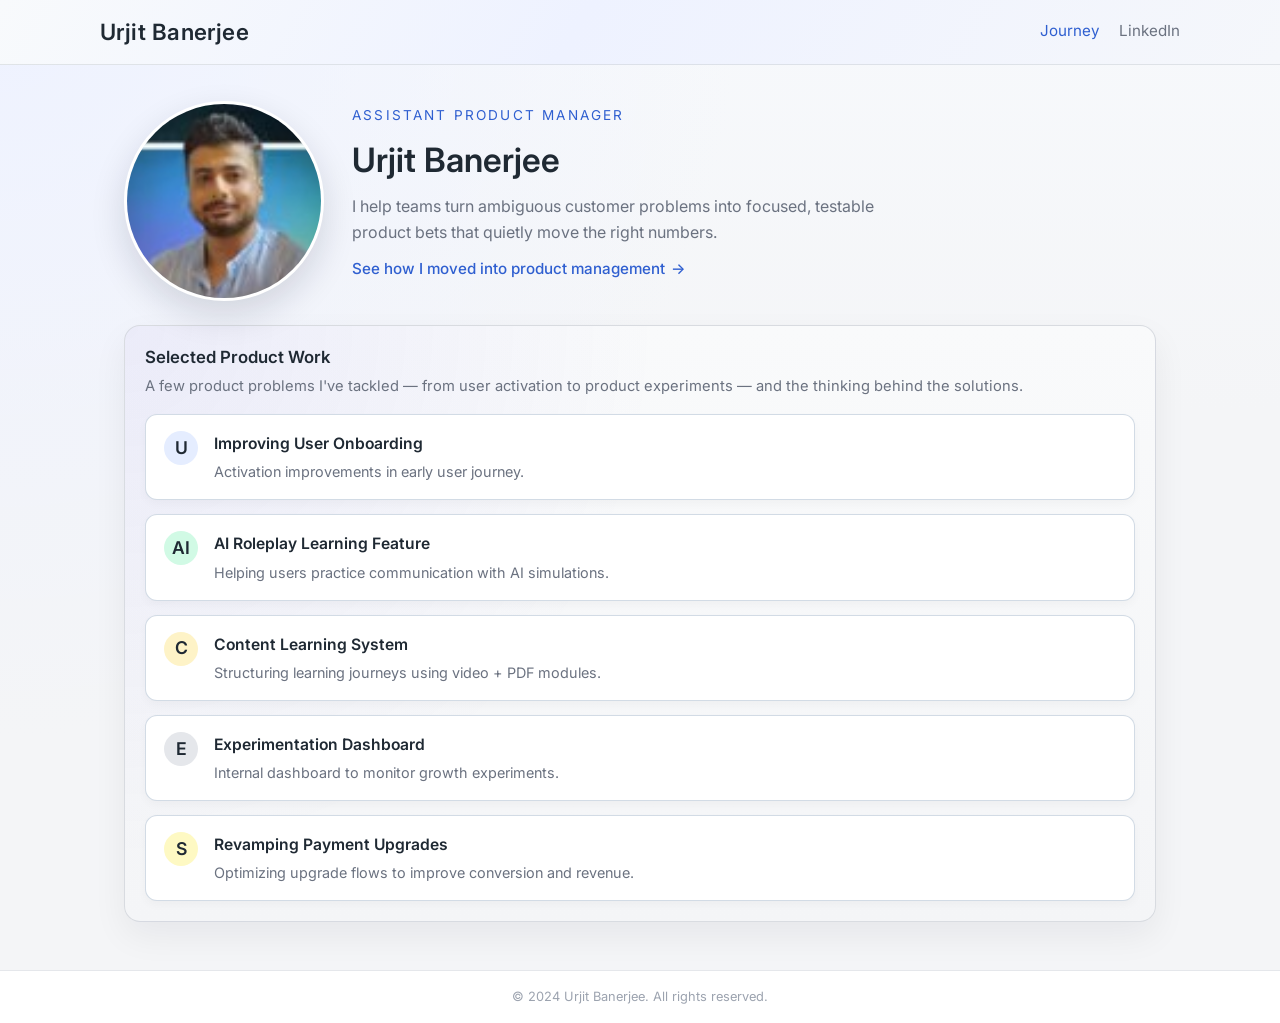
==== commit 43a09dbe: "changes on INDEX HTML page to make it mobile resposnisve and added js for reusable nav bar component" ====
--- a/index.html
+++ b/index.html
@@ -167,6 +167,14 @@
       margin: 0 0 10px;
     }
 
+    .hero-subtitle--mobile {
+      display: none;
+    }
+
+    .journey-cta-text--mobile {
+      display: none;
+    }
+
     /* Journey CTA (text-style) */
     .journey-cta {
       display: inline-flex;
@@ -218,6 +226,10 @@
       margin: 2px 0 16px;
     }
 
+    .work-section-subtitle--mobile {
+      display: none;
+    }
+
     .work-list {
       display: flex;
       flex-direction: column;
@@ -233,7 +245,7 @@
       padding: 16px 18px;
       border-radius: 12px;
       background: var(--card-bg);
-      border: 1px solid rgba(229, 231, 235, 0.9);
+      border: 1px solid rgba(203, 213, 225, 0.85);
       box-shadow: 0 4px 10px rgba(15, 23, 42, 0.03);
       transition:
         box-shadow 0.18s ease,
@@ -302,11 +314,9 @@
       color: var(--text-muted);
     }
 
-    .work-item-cta {
-      font-size: 0.9rem;
-      color: var(--accent);
-      font-weight: 500;
-      white-space: nowrap;
+    /* Hide mobile-only description on desktop. Show/hide is toggled in @media (max-width: 720px) below. */
+    .work-item-text--mobile {
+      display: none;
     }
 
     /* Per-tile hover accents matching icon colors */
@@ -399,7 +409,7 @@
         flex-direction: column;
         align-items: flex-start;
         gap: 6px;
-        padding: 10px 0 10px;
+        padding: 10px 18px 10px;
       }
 
       .logo {
@@ -427,6 +437,22 @@
         font-size: 0.95rem;
       }
 
+      .hero-subtitle--desktop {
+        display: none;
+      }
+
+      .hero-subtitle--mobile {
+        display: block;
+      }
+
+      .journey-cta-text--desktop {
+        display: none;
+      }
+
+      .journey-cta-text--mobile {
+        display: inline;
+      }
+
       .cards-grid {
         grid-template-columns: 1fr;
       }
@@ -437,44 +463,81 @@
       }
 
       .work-section {
-        padding: 14px 12px 16px;
+        padding: 10px 12px 12px;
+      }
+
+      .work-section-subtitle {
+        margin-bottom: 10px;
+      }
+
+      .work-section-subtitle--desktop {
+        display: none;
+      }
+
+      .work-section-subtitle--mobile {
+        display: block;
+      }
+
+      .work-list {
+        gap: 8px;
+        margin-top: 2px;
       }
 
       .work-item {
-        align-items: flex-start;
-        padding: 12px 12px;
+        align-items: center;
+        padding: 8px 12px;
+        gap: 10px;
+      }
+
+      .work-item-icon {
+        width: 28px;
+        height: 28px;
+        font-size: 0.95rem;
+        flex-shrink: 0;
+      }
+
+      /* Mobile card layout: Title (full width) → Description. */
+      .work-item-main {
+        display: flex;
+        flex-direction: column;
+        min-width: 0;
+        overflow: hidden;
       }
 
       .work-item-top-row {
-        gap: 6px;
+        display: contents;
       }
 
       .work-item-title {
         font-size: 0.95rem;
-      }
-
-      .work-item-cta {
-        font-size: 0.82rem;
+        order: 1;
+        margin-bottom: 0;
+        min-width: 0;
+        overflow: hidden;
+        text-overflow: ellipsis;
+        white-space: nowrap;
+      }
+
+      .work-item-text--desktop {
+        display: none;
+      }
+
+      .work-item-text--mobile {
+        display: block;
+        order: 2;
+        margin-top: 2px;
+        font-size: 0.875rem;
+        overflow: hidden;
+        text-overflow: ellipsis;
+        white-space: nowrap;
+        min-width: 0;
       }
     }
   </style>
 </head>
 <body>
   <div class="page-wrapper">
-    <!-- Sticky minimalist navigation -->
-    <header class="site-header">
-      <div class="container header-inner">
-        <a href="index.html" class="logo">Urjit Banerjee</a>
-        <nav class="nav">
-          <a href="case-studies.html" class="nav-link">Blogs</a>
-          <a href="journey.html" class="nav-link nav-link--primary">Journey</a>
-          <a href="contact.html" class="nav-link">Contact</a>
-          <a href="https://www.linkedin.com/in/urjit-banerjee-81210718b/" class="nav-link" target="_blank" rel="noopener">
-            LinkedIn
-          </a>
-        </nav>
-      </div>
-    </header>
+    <div id="navbar-placeholder"></div>
 
     <main class="main">
       <div class="container">
@@ -487,11 +550,17 @@
             <div class="hero-text">
               <div class="hero-eyebrow">Assistant Product Manager</div>
               <h1 class="hero-title">Urjit Banerjee</h1>
-              <p class="hero-subtitle">
+              <!-- Hero subtitle: edit desktop copy below; mobile copy is in the next line (short, ~2 lines on phone). -->
+              <p class="hero-subtitle hero-subtitle--desktop">
                 I help teams turn ambiguous customer problems into focused, testable product bets that quietly move the right numbers.
               </p>
+              <p class="hero-subtitle hero-subtitle--mobile">
+                I turn ambiguous customer problems into measurable product bets.
+              </p>
+              <!-- Journey CTA: edit desktop text in first span; mobile text in second span. -->
               <a href="journey.html" class="journey-cta">
-                <span>See how I moved into product management</span>
+                <span class="journey-cta-text journey-cta-text--desktop">See how I moved into product management</span>
+                <span class="journey-cta-text journey-cta-text--mobile">See my journey</span>
                 <span>→</span>
               </a>
             </div>
@@ -501,18 +570,26 @@
         <!-- Selected product work -->
         <section class="work-section" aria-labelledby="work-section">
           <h2 id="work-section" class="section-heading">Selected Product Work</h2>
-          <p class="work-section-subtitle">
-            A few product problems I&apos;ve worked on and how I approached them.
+          <!-- Section description: edit desktop copy below (richer); mobile copy in next line (shorter). -->
+          <p class="work-section-subtitle work-section-subtitle--desktop">
+            A few product problems I&apos;ve tackled — from user activation to product experiments — and the thinking behind the solutions.
           </p>
+          <p class="work-section-subtitle work-section-subtitle--mobile">
+            Product problems I&apos;ve tackled and how I approached them.
+          </p>
+          <!-- Selected product work cards: each card has two descriptions.
+         - work-item-text--desktop: shown on desktop only (edit for full description).
+         - work-item-text--mobile: shown on mobile only (keep short, ~5–7 words). -->
           <div class="work-list">
             <a href="improving-user-onboarding.html" class="work-item work-item--blue">
               <div class="work-item-icon">U</div>
               <div class="work-item-main">
                 <div class="work-item-top-row">
                   <h3 class="work-item-title">Improving User Onboarding</h3>
-                  <span class="work-item-cta">Read the story →</span>
                 </div>
-                <p class="work-item-text">Activation improvements in early user journey.</p>
+                <!-- Desktop description (full). Mobile description below (~5–7 words). -->
+                <p class="work-item-text work-item-text--desktop">Activation improvements in early user journey.</p>
+                <p class="work-item-text work-item-text--mobile">Early user journey activation.</p>
               </div>
             </a>
 
@@ -521,9 +598,10 @@
               <div class="work-item-main">
                 <div class="work-item-top-row">
                   <h3 class="work-item-title">AI Roleplay Learning Feature</h3>
-                  <span class="work-item-cta">Read the story →</span>
                 </div>
-                <p class="work-item-text">Helping users practice communication with AI simulations.</p>
+                <!-- Desktop description (full). Mobile description below (~5–7 words). -->
+                <p class="work-item-text work-item-text--desktop">Helping users practice communication with AI simulations.</p>
+                <p class="work-item-text work-item-text--mobile">AI-powered communication practice.</p>
               </div>
             </a>
 
@@ -532,9 +610,10 @@
               <div class="work-item-main">
                 <div class="work-item-top-row">
                   <h3 class="work-item-title">Content Learning System</h3>
-                  <span class="work-item-cta">Read the story →</span>
                 </div>
-                <p class="work-item-text">Structuring learning journeys using video + PDF modules.</p>
+                <!-- Desktop description (full). Mobile description below (~5–7 words). -->
+                <p class="work-item-text work-item-text--desktop">Structuring learning journeys using video + PDF modules.</p>
+                <p class="work-item-text work-item-text--mobile">Video and PDF learning modules.</p>
               </div>
             </a>
 
@@ -543,9 +622,10 @@
               <div class="work-item-main">
                 <div class="work-item-top-row">
                   <h3 class="work-item-title">Experimentation Dashboard</h3>
-                  <span class="work-item-cta">Read the story →</span>
                 </div>
-                <p class="work-item-text">Internal dashboard to monitor growth experiments.</p>
+                <!-- Desktop description (full). Mobile description below (~5–7 words). -->
+                <p class="work-item-text work-item-text--desktop">Internal dashboard to monitor growth experiments.</p>
+                <p class="work-item-text work-item-text--mobile">Dashboard for growth experiments.</p>
               </div>
             </a>
 
@@ -554,9 +634,10 @@
               <div class="work-item-main">
                 <div class="work-item-top-row">
                   <h3 class="work-item-title">Revamping Payment Upgrades</h3>
-                  <span class="work-item-cta">Read the story →</span>
                 </div>
-                <p class="work-item-text">Optimizing upgrade flows to improve conversion and revenue.</p>
+                <!-- Desktop description (full). Mobile description below (~5–7 words). -->
+                <p class="work-item-text work-item-text--desktop">Optimizing upgrade flows to improve conversion and revenue.</p>
+                <p class="work-item-text work-item-text--mobile">Upgrade flows and conversion optimization.</p>
               </div>
             </a>
           </div>
@@ -570,5 +651,6 @@
       </div>
     </footer>
   </div>
+  <script src="js/load-navbar.js"></script>
 </body>
 </html>
